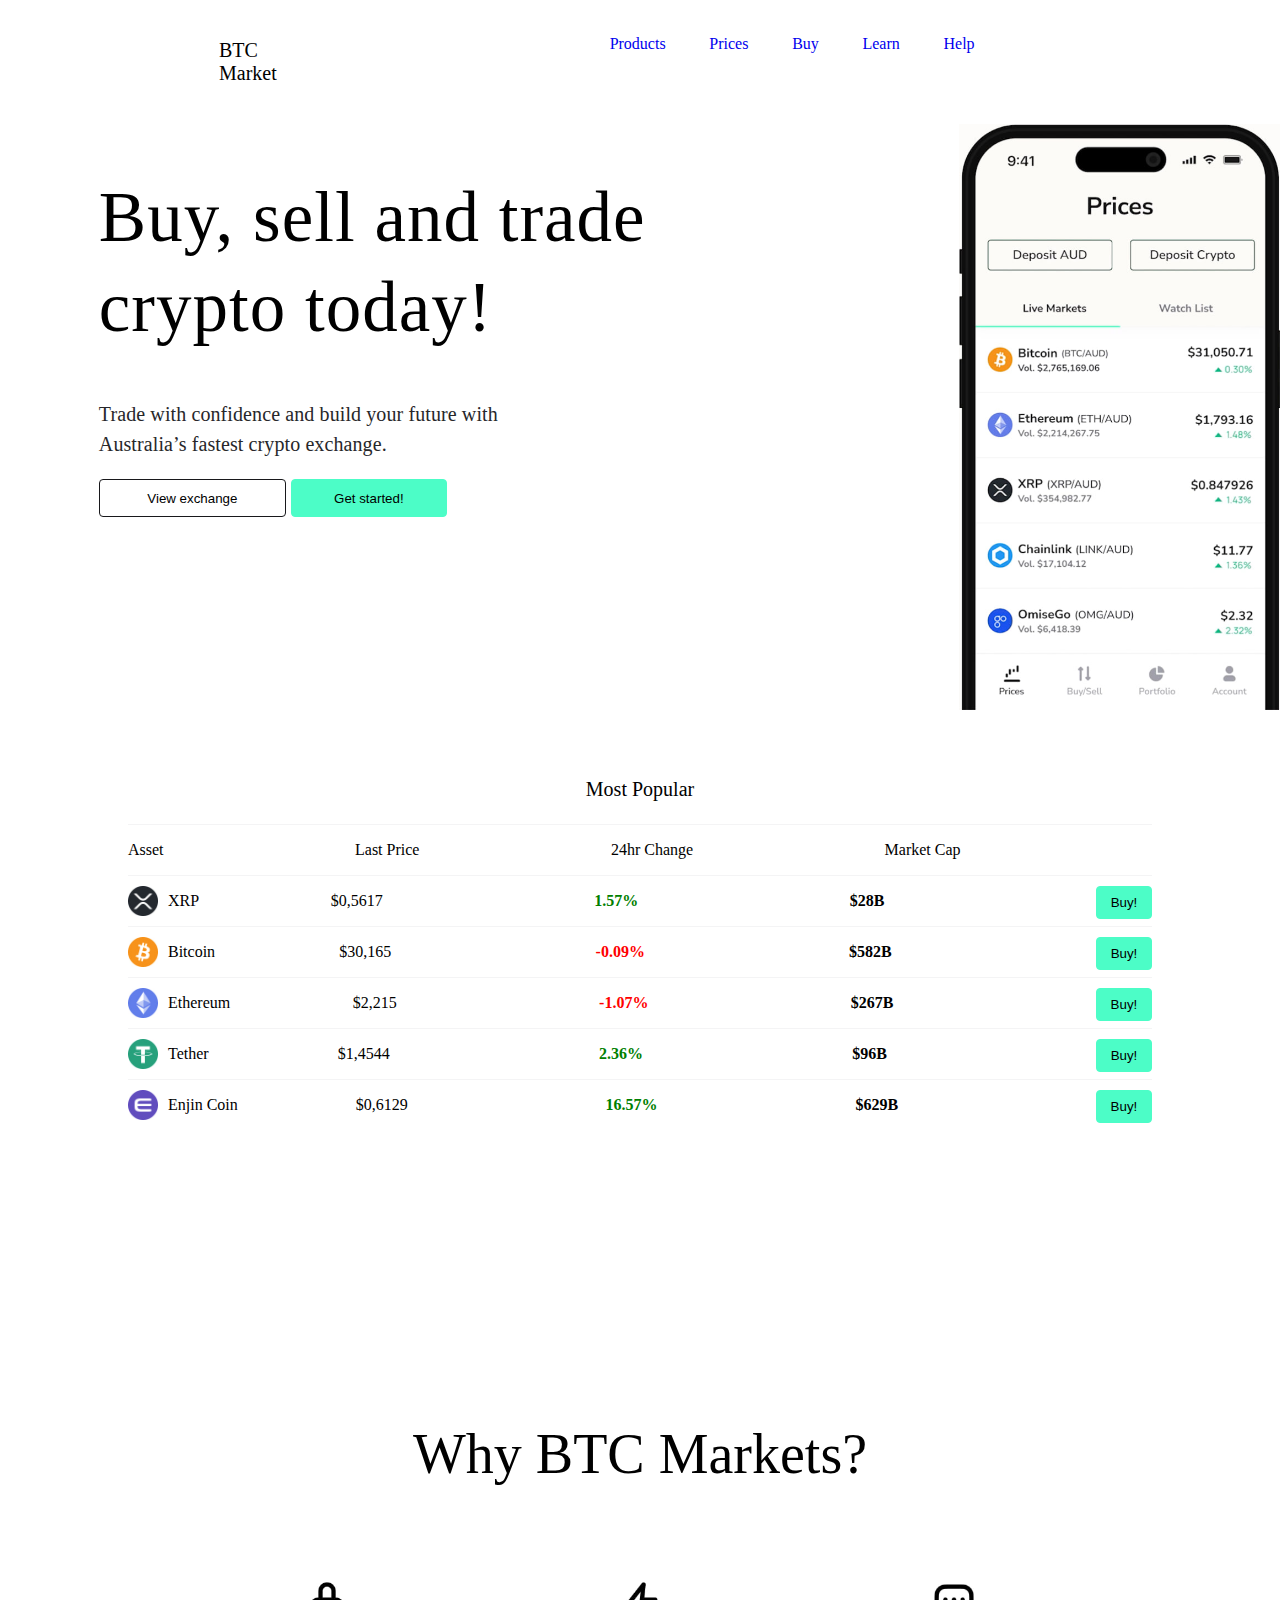
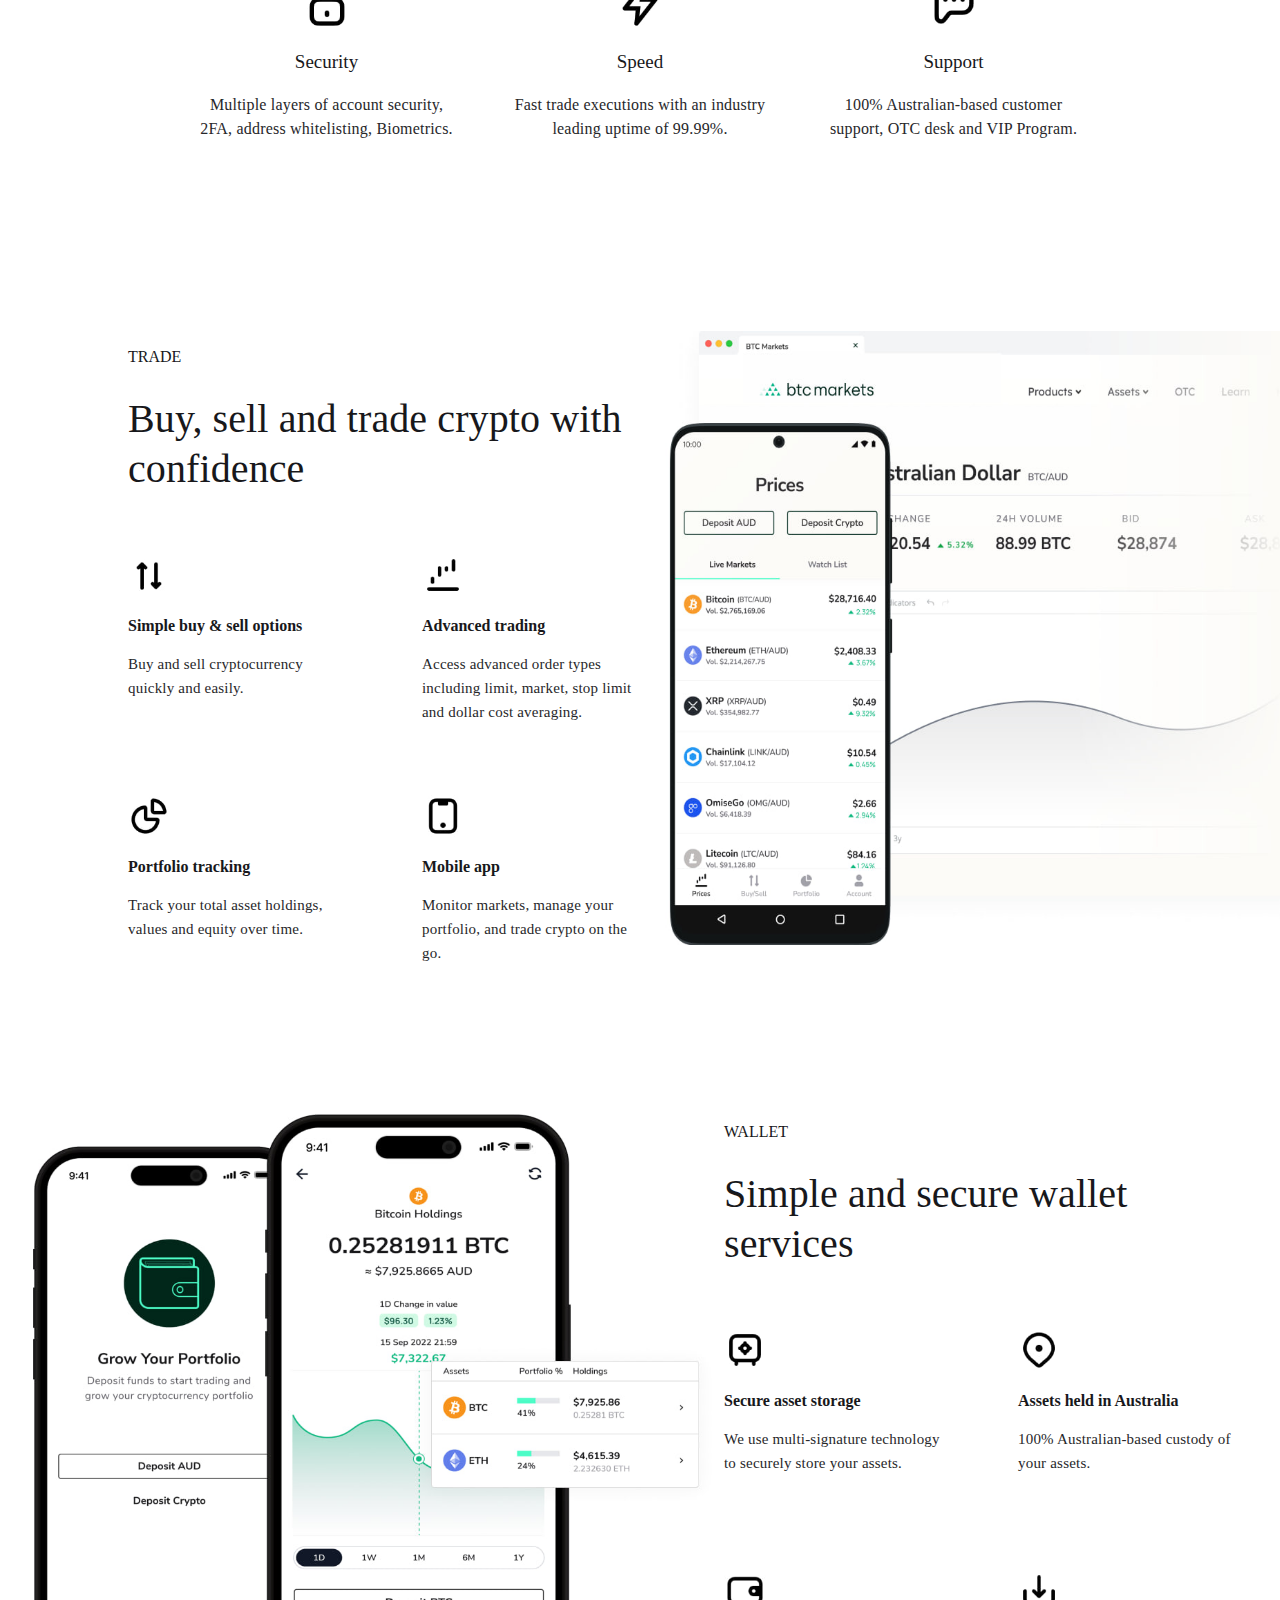
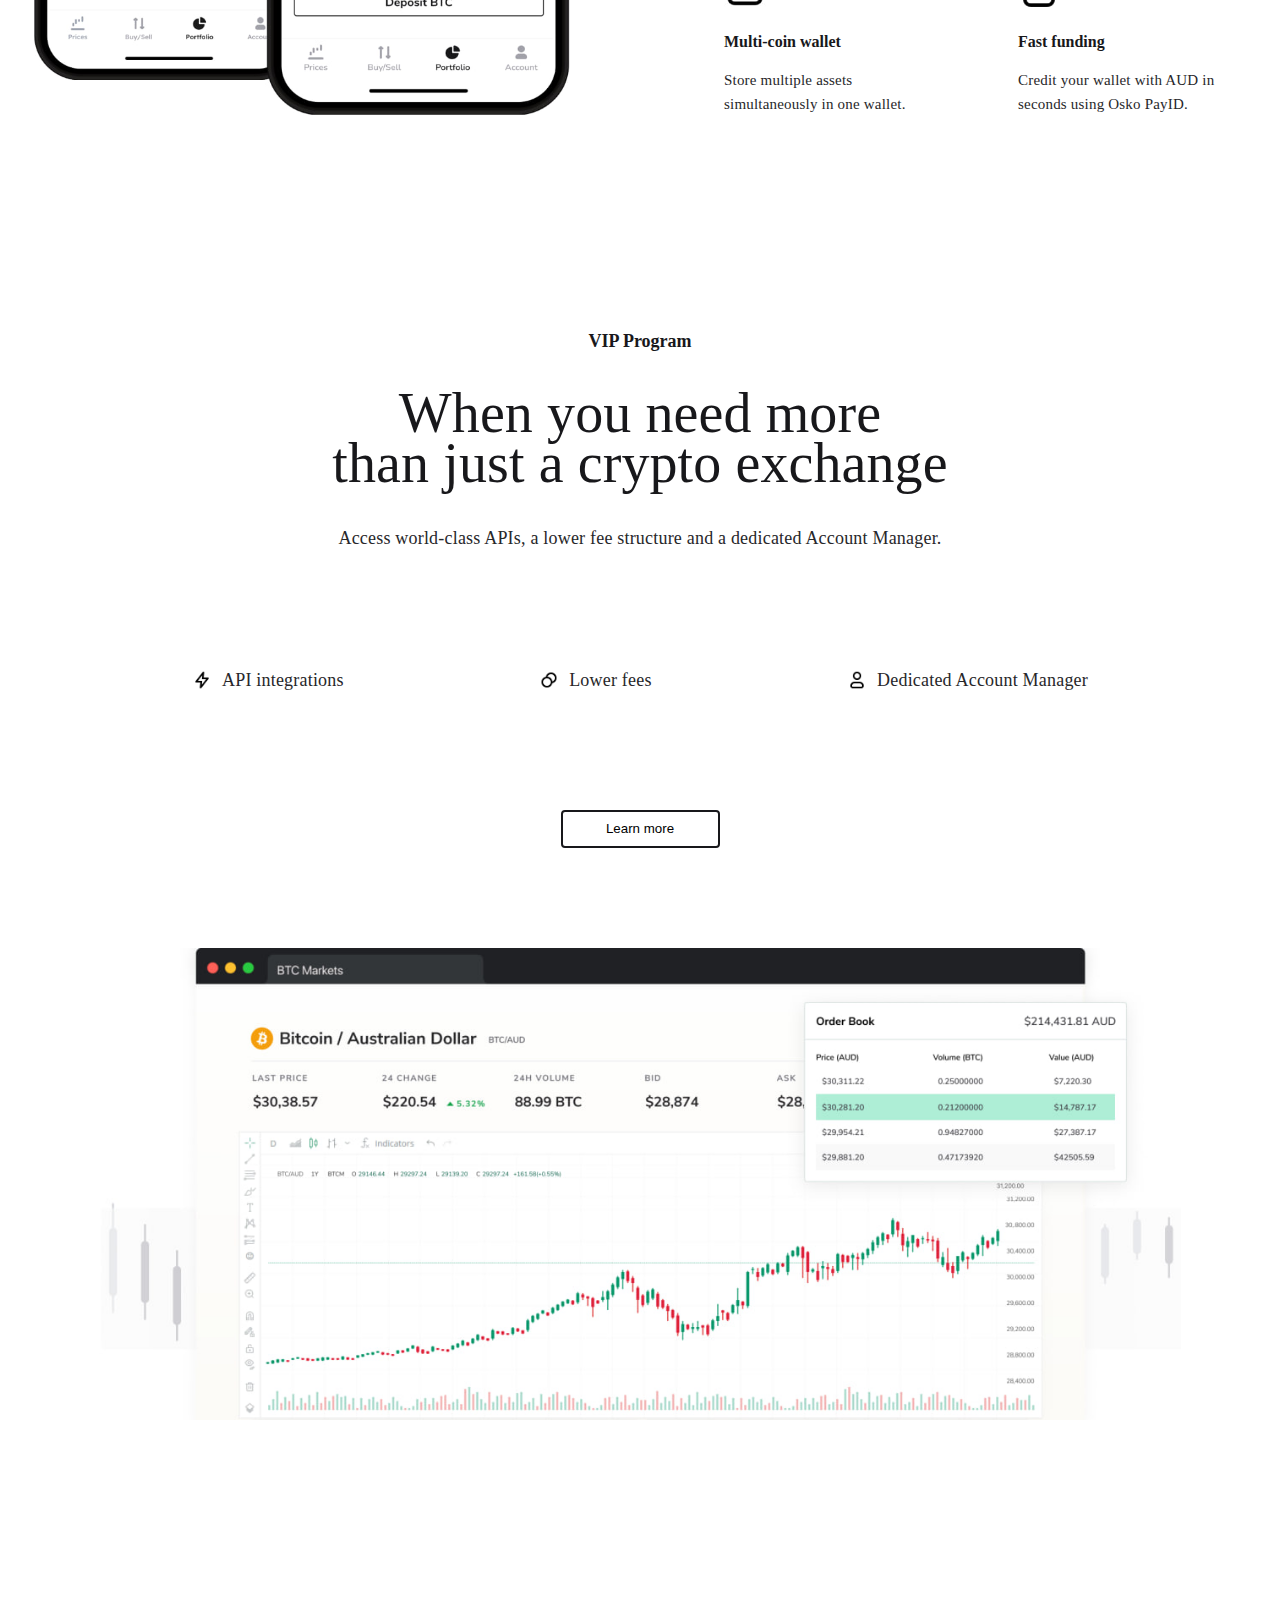
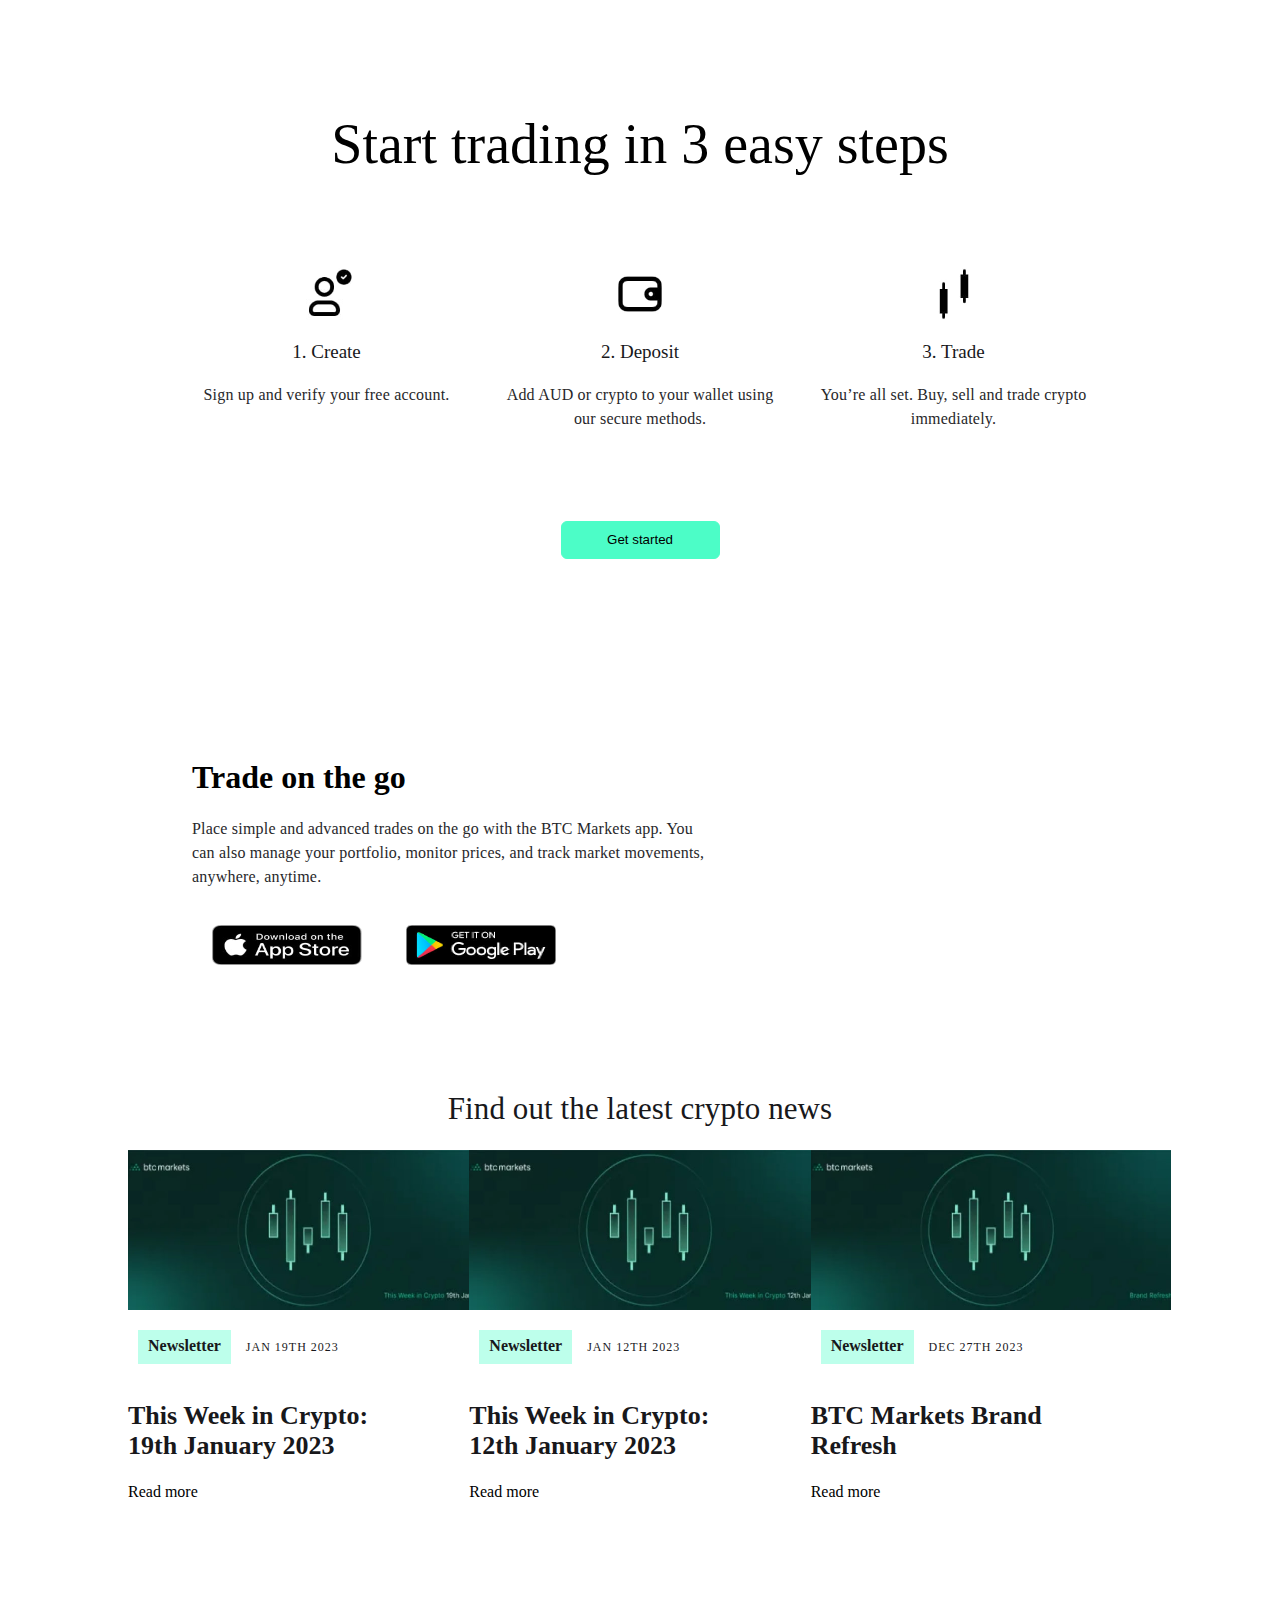
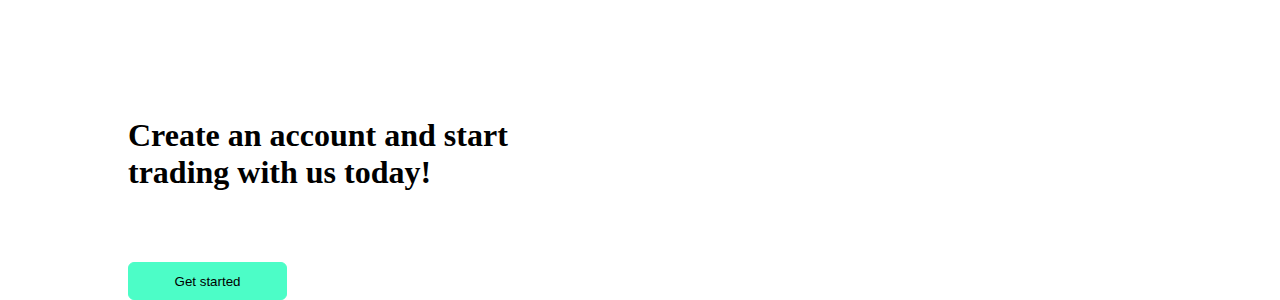
==== index.html @ 719ccb80 "first commit" ====
<!doctype html>
<html lang="en">
<head>
    <meta charset="UTF-8">
    <meta name="viewport"
          content="width=device-width, user-scalable=no, initial-scale=1.0, maximum-scale=1.0, minimum-scale=1.0">
    <meta http-equiv="X-UA-Compatible" content="ie=edge">
    <title>Document</title>
    <link rel="stylesheet" href="style.css">
</head>
<body>

<header class="header">

    <p class="header__name">BTC Market</p>

    <nav class="header__nav">
        <ul class="text__header">
            <li class="text__li"><a href="#Products">Products</a></li>
            <li class="text__li"><a href="#Prices">Prices</a></li>
            <li class="text__li"><a href="#Buy">Buy</a></li>
            <li class="text__li"><a href="#Learn">Learn</a></li>
            <li class="text__li"><a href="#Help">Help</a></li>
        </ul>
    </nav>

    <div class="header__buttons">
        <button class="header__btn">Log in</button>
        <button class="header__btn2">Sing up</button>
    </div>
</header>

<main class="main">
    <div class="container">
        <div class="product__text">
            <h1 class="product__h1" href="#Products">
                Buy, sell and trade crypto today!
            </h1>

            <p class="product__p">
                Trade with confidence and build your future with Australia’s fastest crypto exchange.
            </p>
            <div class="product__btns">
                <button class="btn__start">Get started!</button>
                <button class="btn__view">View exchange</button>
            </div>
        </div>
        <div class="product__img">
            <img class="mainPhone" src="./img/mainPhone.jpg" alt="">

        </div>

    </div>


    <div class="prices">
        <div class="prices__title">
            <p class="prices__p">
                Most Popular
            </p>
        </div>
        <div class="prices__names">
            <p class="names__p">Asset</p>
            <p class="names__p">Last Price</p>
            <p class="names__p">24hr Change</p>
            <p class="names__p">Market Cap</p>
            <p class="names__p">     </p>
        </div>

        <div class="prices__info">
            <div class="names__price">
                <img src="./img/XRP.jpg" alt="" class="prices__img">
                <p class="names__p">XRP</p>
            </div>

            <p class="names__lastPrice">$0,5617</p>
            <p class="names__colorG">1.57%</p>
            <p class="names__Cap">$28B</p>
            <button class="prices__button">Buy!</button>
        </div>

        <div class="prices__info">
            <div class="names__price">
                <img src="./img/BTC.jpg" alt="" class="prices__img">
                <p class="names__p">Bitcoin</p>
            </div>
            <p class="names__lastPrice">$30,165</p>
            <p class="names__colorR">-0.09%</p>
            <p class="names__Cap">$582B</p>
            <button class="prices__button">Buy!</button>
        </div>

        <div class="prices__info">
            <div class="names__price">
                <img src="./img/ETH.jpg" alt="" class="prices__img">
                <p class="names__p">Ethereum</p>
            </div>
            <p class="names__lastPrice">$2,215</p>
            <p class="names__colorR">-1.07%</p>
            <p class="names__Cap">$267B</p>
            <button class="prices__button">Buy!</button>
        </div>

        <div class="prices__info">
            <div class="names__price">
                <img src="./img/THR.jpg" alt="" class="prices__img">
                <p class="names__p">Tether</p>
            </div>
            <p class="names__lastPrice">$1,4544</p>
            <p class="names__colorG">2.36%</p>
            <p class="names__Cap">$96B</p>
            <button class="prices__button">Buy!</button>
        </div>

        <div class="prices__info">
            <div class="names__price">
                <img src="./img/EEE.jpg" alt="" class="prices__img">
                <p class="names__p">Enjin Coin</p>
            </div>
            <p class="names__lastPrice">$0,6129</p>
            <p class="names__colorG">16.57%</p>
            <p class="names__Cap">$629B</p>
            <button class="prices__button">Buy!</button>
        </div>
    </div>


    <div class="whyWeAre">
        <h1 class="why__h1">Why BTC Markets?</h1>
        <div class="why__contant">
            <div class="why__card">
                <img class="why__img" src="./img/zam.jpg" alt="">
                <h3 class="why__h3">Security</h3>
                <p class="why__p">Multiple layers of account security, 2FA, address whitelisting, Biometrics.</p>
            </div>
            <div class="why__card">
                <img class="why__img" src="./img/mol.jpg" alt="">
                <h3 class="why__h3">Speed</h3>
                <p class="why__p">Fast trade executions with an industry leading uptime of 99.99%.</p>
            </div>
            <div class="why__card">
                <img class="why__img" src="./img/mess.jpg" alt="">
                <h3 class="why__h3">Support</h3>
                <p class="why__p">100% Australian-based customer support, OTC desk and VIP Program.</p>
            </div>
        </div>
    </div>


    <div class="trade__container">
        <div class="trade__right">
            <p class="trade__item">Trade</p>
            <h1 class="trade__h1">Buy, sell and trade crypto with confidence</h1>
            <div class="trade__content">
                <div class="trade__block">
                    <img src="./img/block1.jpg" alt="" class="trade__block__img">
                    <p class="trade__p1">Simple buy & sell options</p>
                    <p class="trade__p2">Buy and sell cryptocurrency quickly and easily.</p>
                </div>
                <div class="trade__block">
                    <img src="./img/block2.jpg" alt="" class="trade__block__img">
                    <p class="trade__p1">Advanced trading</p>
                    <p class="trade__p2">Access advanced order types including limit, market, stop limit and dollar cost averaging.</p>
                </div>
            </div>
            <div class="trade__content2">
                <div class="trade__block">
                    <img src="./img/block3.jpg" alt="" class="trade__block__img">
                    <p class="trade__p1">Portfolio tracking</p>
                    <p class="trade__p2">Track your total asset holdings, values and equity over time.</p>
                </div>
                <div class="trade__block">
                    <img src="./img/block4.jpg" alt="" class="trade__block__img">
                    <p class="trade__p1">Mobile app</p>
                    <p class="trade__p2">Monitor markets, manage your portfolio, and trade crypto on the go.</p>
                </div>
            </div>
        </div>
        <div class="trade__left">
            <img src="./img/tradeimg.jpg" alt="" class="trade__img">
        </div>
    </div>


    <div class="wallet__container">

        <div class="wallet__right">
            <img src="./img/walletimg.jpg" alt="" class="wallet__img">
        </div>
        <div class="wallet__left">
            <p class="wallet__item">Wallet</p>
            <h1 class="wallet__h1">Simple and secure wallet services</h1>
            <div class="wallet__content">
                <div class="wallet__block">
                    <img src="./img/wallet1.jpg" alt="" class="wallet__block__img">
                    <p class="wallet__p1">Secure asset storage</p>
                    <p class="wallet__p2">We use multi-signature technology to securely store your assets.</p>
                </div>
                <div class="wallet__block">
                    <img src="./img/wallet2.jpg" alt="" class="wallet__block__img">
                    <p class="wallet__p1">Assets held in Australia</p>
                    <p class="wallet__p2">100% Australian-based custody of your assets.</p>
                </div>
            </div>
            <div class="wallet__content2">
                <div class="wallet__block">
                    <img src="./img/wallet3.jpg" alt="" class="wallet__block__img">
                    <p class="wallet__p1">Multi-coin wallet</p>
                    <p class="wallet__p2">Store multiple assets simultaneously in one wallet.</p>
                </div>
                <div class="wallet__block">
                    <img src="./img/wallet4.jpg" alt="" class="wallet__block__img">
                    <p class="wallet__p1">Fast funding</p>
                    <p class="wallet__p2">Credit your wallet with AUD in seconds using Osko PayID.</p>
                </div>
            </div>
        </div>
    </div>

    <div class="vip__container">
        <p class="vip__p">VIP Program</p>
        <h1 class="vip__h1">When you need more <br> than just a crypto exchange</h1>

        <p class="vip__2p">Access world-class APIs, a lower fee structure and a dedicated Account Manager.</p>

        <div class="vip__item">
            <div class="item__content">
                <img src="./img/vip1.jpg" alt="" class="vip__img">
                <p class="vip__2p">API integrations</p>
            </div>
            <div class="item__content">
                <img src="./img/vip2.jpg" alt="" class="vip__img">
                <p class="vip__2p">Lower fees</p>
            </div>
            <div class="item__content">
                <img src="./img/vip3.jpg" alt="" class="vip__img">
                <p class="vip__2p">Dedicated Account Manager</p>
            </div>
        </div>
        <div class="btn">
            <button class="vip__btn">Learn more</button>
        </div>

        <img src="./img/vipimg.jpg" alt="" class="vip__mainimg">

    </div>


    <div class="start">
        <h1 class="start__h1">Start trading in 3 easy steps</h1>
        <div class="start__contant">
            <div class="start__card">
                <img class="start__img" src="./img/start1.jpg" alt="">
                <h3 class="start__h3">1. Create</h3>
                <p class="start__p">Sign up and verify your free account.</p>
            </div>
            <div class="start__card">
                <img class="start__img" src="./img/start2.jpg" alt="">
                <h3 class="start__h3">2. Deposit</h3>
                <p class="start__p">Add AUD or crypto to your wallet using our secure methods.</p>
            </div>
            <div class="start__card">
                <img class="start__img" src="./img/start3.jpg" alt="">
                <h3 class="start__h3">3. Trade</h3>
                <p class="start__p">You’re all set. Buy, sell and trade crypto immediately.</p>
            </div>
        </div>
        <div class="start_btn">
            <button class="start__btn">Get started</button>
        </div>
    </div>

    <div class="tradeon">
        <h1 class="tradeon__h1">Trade on the go</h1>
        <p class="tradeon__p">Place simple and advanced trades on the go with the BTC Markets app.
            You can also manage your portfolio, monitor prices, and track market movements, anywhere, anytime.</p>
        <div class="tradeon__for__img">
            <img src="./img/apple.jpg" alt="" class="tradeon__img">
            <img src="./img/google1.jpg" alt="" class="tradeon__img">
        </div>

    </div>

    <div class="findout">
        <h1 class="findout__h1">Find out the latest crypto news</h1>
        <div class="findout__container">
            <div class="findout__block">
                <img src="./img/findout1.jpg" alt="" class="findout__img">
                <div class="findout__info">
                    <p class="findout__letter">Newsletter</p>
                    <p class="findout__date">JAN 19TH 2023</p>
                </div>
                <h2 class="findout__h2">This Week in Crypto: <br>19th January 2023</h2>
                <p class="findout__read">Read more</p>
            </div>
            <div class="findout__block">
                <img src="./img/findout2.jpg" alt="" class="findout__img">
                <div class="findout__info">
                    <p class="findout__letter">Newsletter</p>
                    <p class="findout__date">JAN 12TH 2023</p>
                </div>
                <h2 class="findout__h2">This Week in Crypto: <br>12th January 2023</h2>
                <p class="findout__read">Read more</p>
            </div>
            <div class="findout__block">
                <img src="./img/findout3.jpg" alt="" class="findout__img">
                <div class="findout__info">
                    <p class="findout__letter">Newsletter</p>
                    <p class="findout__date">DEC 27TH 2023</p>
                </div>
                <h2 class="findout__h2">BTC Markets Brand <br>Refresh</h2>
                <p class="findout__read">Read more</p>
            </div>
        </div>
    </div>

<div class="last">
    <h1 class="tradeon__h1">Create an account and start <br>trading with us today!</h1>

        <button class="last__btn">Get started</button>

</div>


</main>

<footer class="footer">

</footer>
<script src="script.js"></script>
</body>
</html>
---- style.css ----
body {
    margin: 0;
    padding: 0;
}


.header {
    background: white;
    display: flex;
    margin-left: 200px;
}

.header__name {
    padding: 19px;
    font-size: 20px;
    justify-content: flex-start;
}

.text__header {
    display: flex;
    width: 403px;
    justify-content: space-between;
    margin-left: 250px;

}

.text__header a {
    text-decoration: none;
}

.text__li {
    color: black;
    font-size: 16px;
    padding: 19px;
    list-style-type: none;
}

.header__buttons {
    display: flex;
    width: 403px;
    margin: auto;
    padding: 19px;
}

.header__btn {
    box-sizing: border-box;
background-color: white;
    position: absolute;
    width: 71px;
    height: 33px;
    left: 1280px;
    top: 32px;

    border: 1px solid black;
    border-radius: 4px;
}


.header__btn2 {
    box-sizing: border-box;

    position: absolute;
    width: 79px;
    height: 33px;
    left: 1360px;
    top: 32px;

    background: #4CFDC7;
    border: 1px solid #4CFDC7;
    border-radius: 4px;
}

.container {
    display: flex;

}

.product__text {

}

.product__img {
    justify-items: center;
}

.mainPhone {
    width: 323px;
    height: 586px;
    margin-left: 300px;

}

.product__h1 {
    width: 659px;
    height: 180px;
    margin-left: 15%;

    font-family: 'Lexend';
    font-style: normal;
    font-weight: 400;
    font-size: 71px;
    line-height: 90px;
    /* or 127% */

    letter-spacing: 1px;

    color: #000000;
}

.product__p {
    width: 461px;
    height: 60px;
    margin-left: 15%;

    font-family: 'Lexend';
    font-style: normal;
    font-weight: 400;
    font-size: 20px;
    line-height: 30px;
    /* or 150% */

    letter-spacing: 0.1px;

    color: #27272A;
}

.btn__start {
    box-sizing: border-box;

    position: absolute;
    width: 156px;
    height: 38px;
    margin-left: 15%;



    background: #4CFDC7;
    border: 1px solid #4CFDC7;
    border-radius: 4px;
}

.btn__view {
    box-sizing: border-box;
    background: white;

    position: absolute;
    width: 187px;
    height: 38px;

    border: 1px solid #18181B;
    border-radius: 4px;
}

.product__btns {
    margin-left: 15%;
}

.prices {
    margin-top: 60px;
}

.prices__title {
    text-align: center;
    font-family: 'Lexend';
    font-style: normal;
    font-weight: 400;
    font-size: 20px;
    line-height: 30px;
}

.prices__names {
    display: flex;
    margin-left: 10%;
    margin-right: 10%;
    justify-content: space-between;
    border-top: 1px solid #F4F4F5;
}

.prices__info {
    display: flex;
    margin-left: 10%;
    margin-right: 10%;
    justify-content: space-between;
    border-top: 1px solid #F4F4F5;
}

.names__price {
    display: flex;
}

.prices__img {
    width: 30px;
    height: 30px;
    margin-top: 10px;
    margin-right: 10px;
}

.names__Cap {
    font-weight: bold;

}

.names__colorG {
    font-weight: bold;
    color: green;
}

.names__colorR {
    font-weight: bold;
    color: red;

}

.names__lastPrice {
    margin-left: -80px;
}

.prices__button {
    box-sizing: border-box;
    width: 56px;
    height: 33px;
    background: #4CFDC7;
    border: 1px solid #4CFDC7;
    border-radius: 4px;
    margin-top: 10px;
}


.whyWeAre {
    margin-top: 300px;
}
.why__h1 {
    text-align: center;
    font-family: 'Lexend';
    font-style: normal;
    font-weight: 400;
    font-size: 56px;
    line-height: 48px;
}

.why__contant {
    display: flex;
    justify-content: space-between;
    margin-left: 15%;
    margin-right: 15%;
    margin-top: 100px;
}

.why__img {
    width: 52px;
    height: 52px;
    display: block;
    margin: auto;
}

.why__h3 {
    text-align: center;
    font-family: 'Lexend';
    font-style: normal;
    font-weight: 400;
    font-size: 19px;
    line-height: 25px;
    color: #18181B;
}

.why__p {
    width: 269px;
    height: 72px;
    font-family: 'Lexend';
    font-style: normal;
    font-weight: 400;
    font-size: 16px;
    line-height: 24px;
    text-align: center;
    letter-spacing: 0.2px;
    color: #27272A;
}


.trade__container {
    margin-top: 150px;
    display: flex;
    justify-content: space-between;
    margin-left: 10%;
}


.trade__img {
    width: 724px;
    height: 614px;
}

.trade__item {
    width: 54px;
    height: 20px;
    font-family: 'Lexend';
    font-style: normal;
    font-weight: 400;
    font-size: 16px;
    line-height: 20px;
    text-transform: uppercase;

    color: #18181B;
}

.trade__h1 {
    width: 510px;
    height: 100px;
    font-family: 'Lexend';
    font-style: normal;
    font-weight: 400;
    font-size: 40px;
    line-height: 50px;
    letter-spacing: 0.1px;
    color: #18181B;
}

.trade__content {
    display: flex;
    justify-content: space-between;
    margin-top: 60px;
}

.trade__content2 {
    display: flex;
    justify-content: space-between;
    margin-top: 80px;
}

.trade__block__img {
    width: 42px;
    height: 42px;
}

.trade__p1 {
    width: 204px;
    height: 20px;
    font-family: 'Lexend';
    font-style: normal;
    font-weight: bold;
    font-size: 16px;
    line-height: 20px;
    color: #18181B;
}

.trade__p2 {
    width: 216px;
    height: 48px;
    font-family: 'Lexend';
    font-style: normal;
    font-weight: 500;
    font-size: 15px;
    line-height: 24px;
    letter-spacing: 0.2px;
    color: #27272A;
}


.wallet__container {
    margin-top: 150px;
    display: flex;
    justify-content: space-between;
    margin-right: 10%;
}


.wallet__img {
    width: 724px;
    height: 614px;
}

.wallet__item {
    width: 54px;
    height: 20px;
    font-family: 'Lexend';
    font-style: normal;
    font-weight: 400;
    font-size: 16px;
    line-height: 20px;
    text-transform: uppercase;

    color: #18181B;
}

.wallet__h1 {
    width: 510px;
    height: 100px;
    font-family: 'Lexend';
    font-style: normal;
    font-weight: 400;
    font-size: 40px;
    line-height: 50px;
    letter-spacing: 0.1px;
    color: #18181B;
}

.wallet__content {
    display: flex;
    justify-content: space-between;
    margin-top: 60px;
}

.wallet__content2 {
    display: flex;
    justify-content: space-between;
    margin-top: 80px;
}

.wallet__block__img {
    width: 42px;
    height: 42px;
}

.wallet__p1 {
    width: 204px;
    height: 20px;
    font-family: 'Lexend';
    font-style: normal;
    font-weight: bold;
    font-size: 16px;
    line-height: 20px;
    color: #18181B;
}

.wallet__p2 {
    width: 216px;
    height: 48px;
    font-family: 'Lexend';
    font-style: normal;
    font-weight: 500;
    font-size: 15px;
    line-height: 24px;
    letter-spacing: 0.2px;
    color: #27272A;
}

.vip__container {
    margin-top: 200px;

}

.vip__p {
    text-align: center;
    font-family: 'Lexend';
    font-style: normal;
    font-weight: bold;
    font-size: 18px;
    line-height: 20px;
    color: #18181B;
}

.vip__h1 {
    font-family: 'Lexend';
    font-style: normal;
    font-weight: 400;
    font-size: 56px;
    line-height: 50px;
    text-align: center;
    letter-spacing: 0.1px;
    color: #18181B;
}

.vip__2p {
    font-family: 'Lexend';
    font-style: normal;
    font-weight: 400;
    font-size: 18px;
    line-height: 24px;
    text-align: center;
    letter-spacing: 0.2px;
    color: #27272A;
}

.vip__item {
    display: flex;
    margin-left: 15%;
    margin-right: 15%;
    justify-content: space-between;
    margin-top: 100px;
}

.item__content {
    display: flex;
}

.vip__img {
    width: 20px;
    height: 20px;
    margin-top: 20px;
    margin-right: 10px
}

.btn {
    margin-top: 100px;
    margin-bottom: 100px;
}

.vip__btn {
    box-sizing: border-box;

    width: 159px;
    height: 38px;
    background: white;
    border: 2px solid #18181B;
    border-radius: 4px;
    display: block;
    margin: auto;
}

.vip__mainimg {
    width: 1082px;
    height: 472px;;

    background: url(.png);
    border-radius: 0px;
    display: block;
    margin: auto;
}


.start {
    margin-top: 300px;
}
.start__h1 {
    text-align: center;
    font-family: 'Lexend';
    font-style: normal;
    font-weight: 400;
    font-size: 56px;
    line-height: 48px;
}

.start__contant {
    display: flex;
    justify-content: space-between;
    margin-left: 15%;
    margin-right: 15%;
    margin-top: 100px;
}

.start__img {
    width: 52px;
    height: 52px;
    display: block;
    margin: auto;
}

.start__h3 {
    text-align: center;
    font-family: 'Lexend';
    font-style: normal;
    font-weight: 400;
    font-size: 19px;
    line-height: 25px;
    color: #18181B;
}

.start__p {
    width: 269px;
    height: 72px;
    font-family: 'Lexend';
    font-style: normal;
    font-weight: 400;
    font-size: 16px;
    line-height: 24px;
    text-align: center;
    letter-spacing: 0.2px;
    color: #27272A;
}

.start_btn {
    margin-top: 50px;
    margin-bottom: 50px;
}

.start__btn {
    box-sizing: border-box;
    width: 159px;
    height: 38px;
    border-radius: 4px;
    display: block;
    margin: auto;
    background: #4CFDC7;
    border: 1px solid #4CFDC7;
    border-radius: 6px;
}


.tradeon {
    margin-top: 200px;
    margin-left: 15%;
}

tradeon__for__img {
    display: none;
}

.tadeon__h1 {
    width: 369px;
    height: 48px;
    font-family: 'Lexend';
    font-style: normal;
    font-weight: 400;
    font-size: 46px;
    line-height: 48px;
    letter-spacing: 1px;
    color: #000000;
    padding: 20px;
}

.tradeon__p {
    width: 517px;
    height: 72px;
    font-family: 'Lexend';
    font-style: normal;
    font-weight: 400;
    font-size: 16px;
    line-height: 24px;
    letter-spacing: 0.2px;
    color: #27272A;
}

.tradeon__img {
    width: 150px;
    height: 40px;
    padding: 20px;
}


.findout {
    margin-top: 100px;
    margin-right: 10%;
    margin-left: 10%;
}

.findout__h1 {
    font-family: 'Lexend';
    font-style: normal;
    font-weight: 400;
    font-size: 31px;
    line-height: 40px;
    text-align: center;
    letter-spacing: 0.1px;
    color: #18181B;
}

.findout__container {
    display: flex;
}

.findout__block {
    width: 33.3333%;
}

.findout__img {
    width: 360px;
    height: 160px;
}

.findout__info {
    display: flex;
    margin-left: 10px;
}

.findout__letter {
    font-family: 'Lexend';
    font-style: normal;
    font-weight: bold;
    font-size: 16px;
    line-height: 12px;
    background-color: #BDFFEB;
    color: #18181B;
    padding: 10px;
}

.findout__date {
    font-family: 'Lexend';
    font-style: normal;
    font-weight: 400;
    font-size: 12px;
    line-height: 12px;
    letter-spacing: 1px;
    text-transform: uppercase;
    color: #18181B;
    padding: 15px;

}

.findout__h2 {
    font-family: 'Lexend';
    font-style: normal;
    font-weight: bold;
    font-size: 26px;
    line-height: 30px;
    color: #18181B;
}

.last {
    margin-top: 200px;
    margin-left: 10%;
}



.last__btn {
    box-sizing: border-box;
    width: 159px;
    height: 38px;
    border-radius: 4px;
    background: #4CFDC7;
    border: 1px solid #4CFDC7;
    border-radius: 6px;
    margin-top: 50px;
}
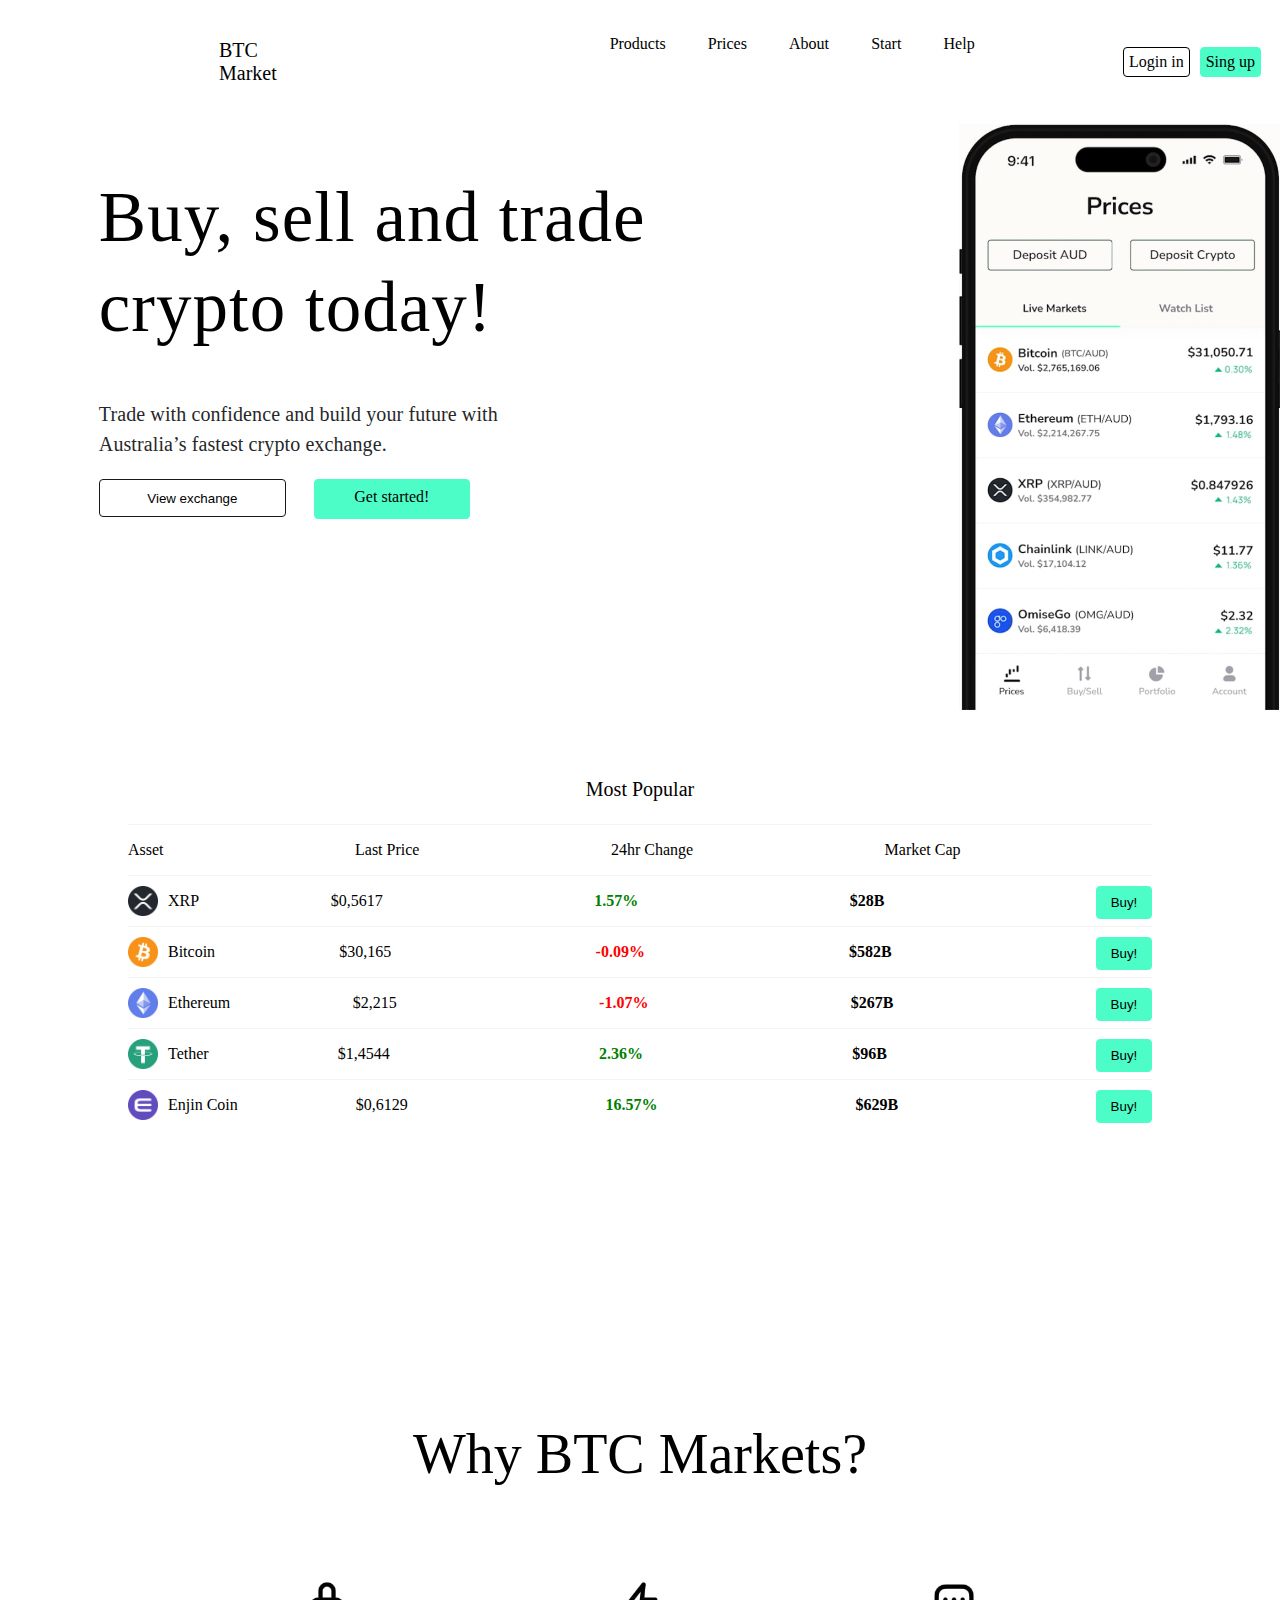
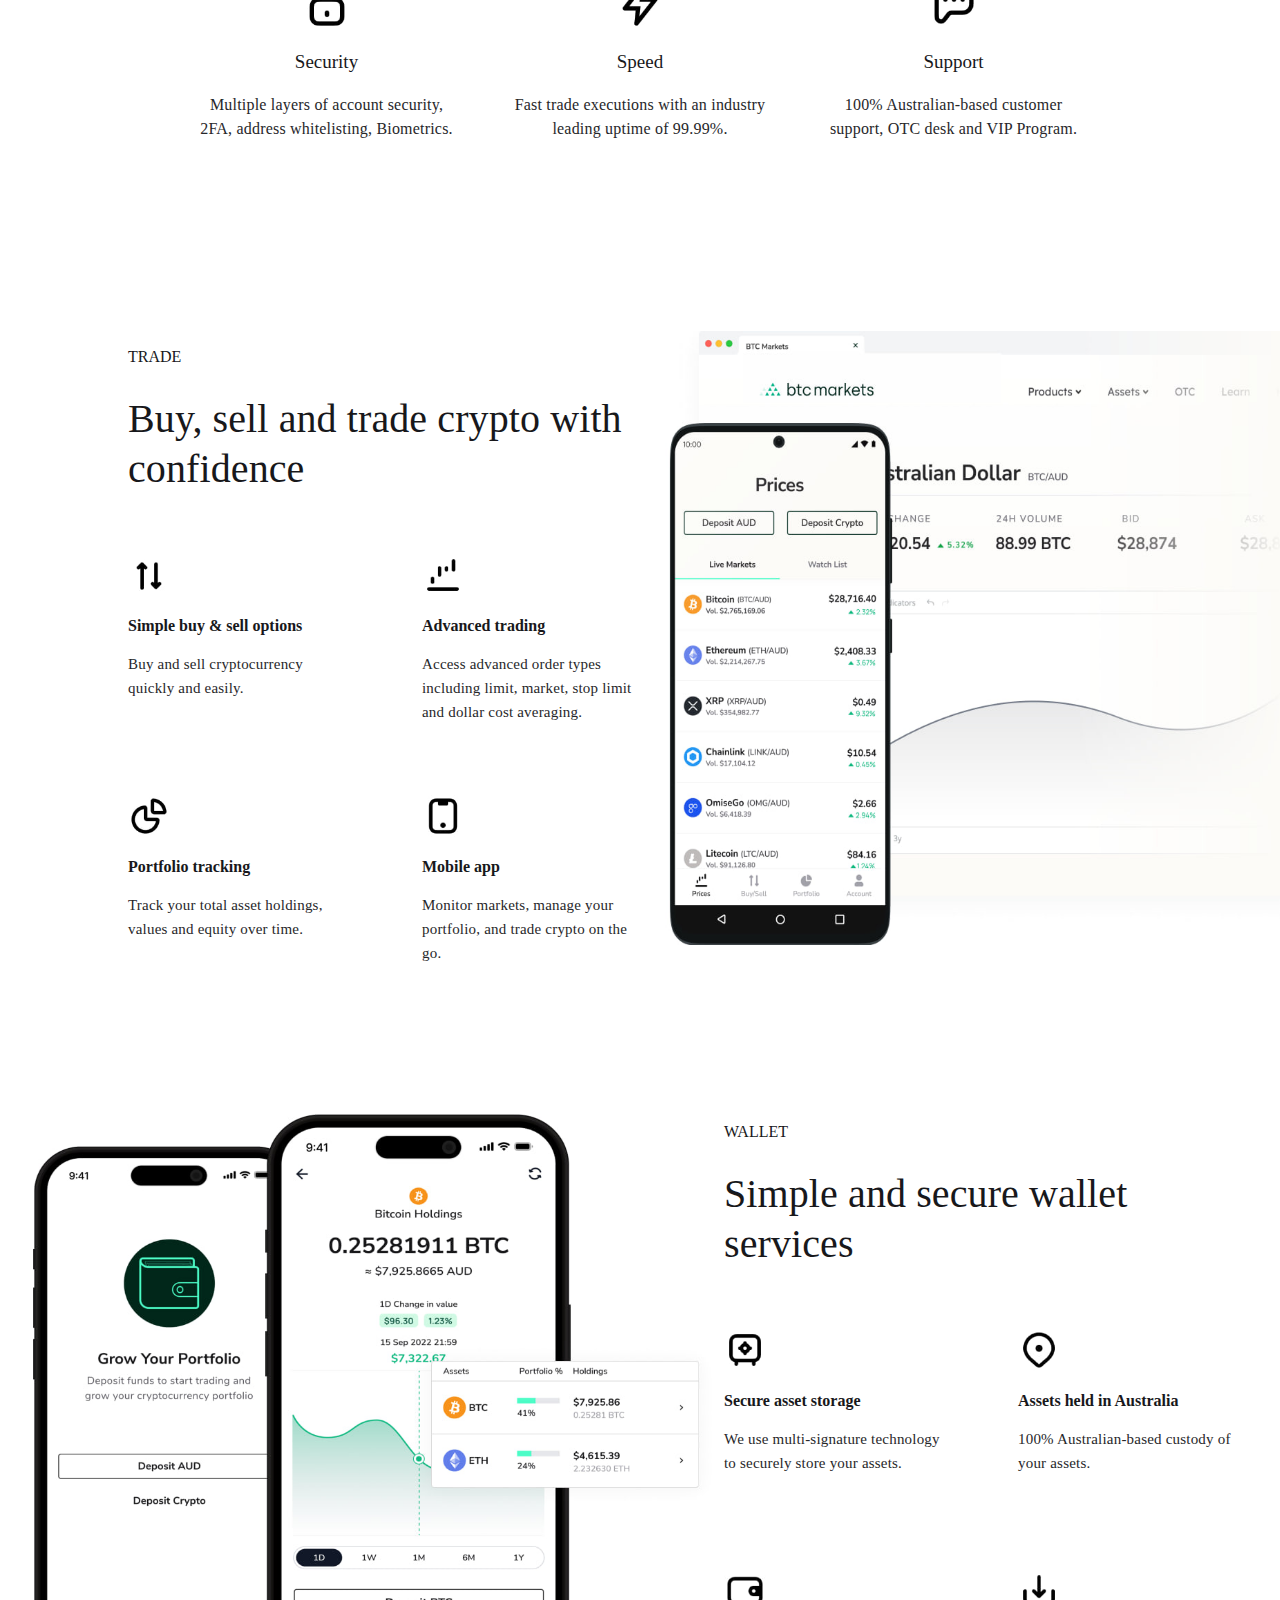
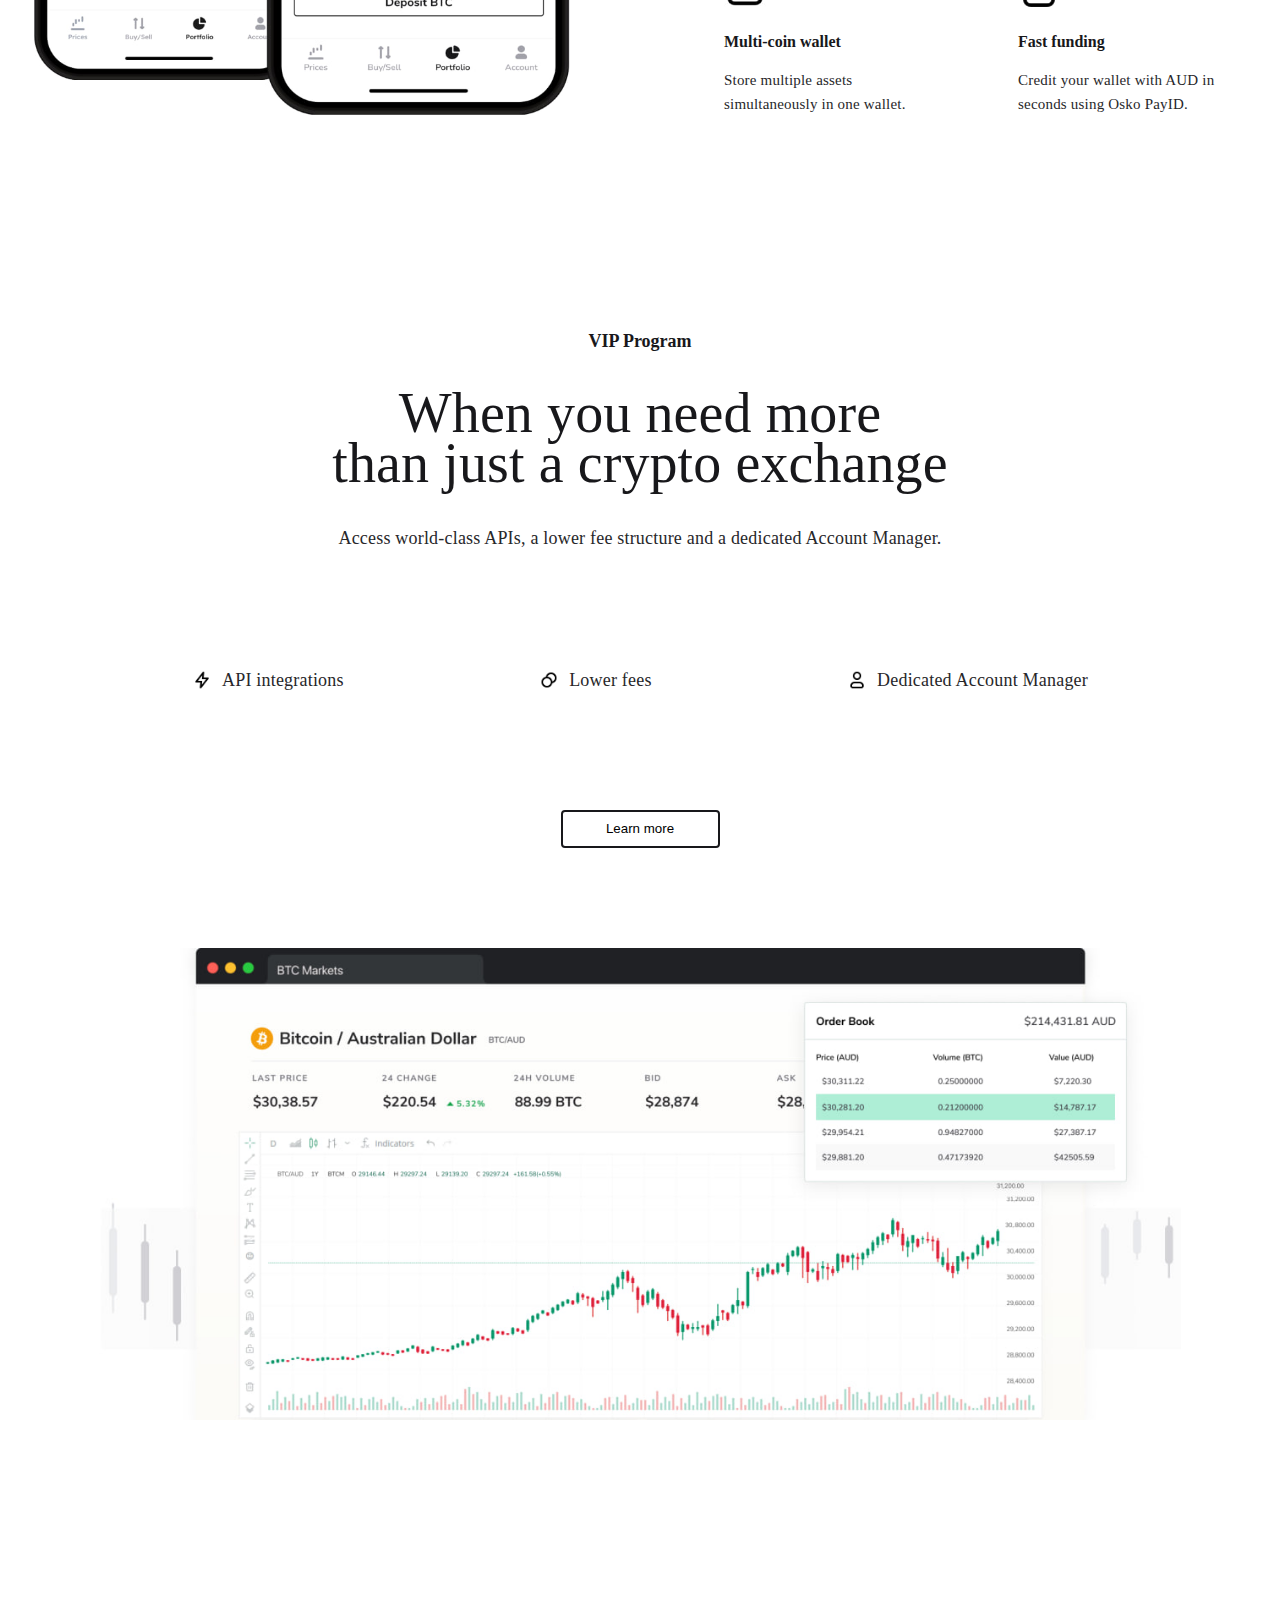
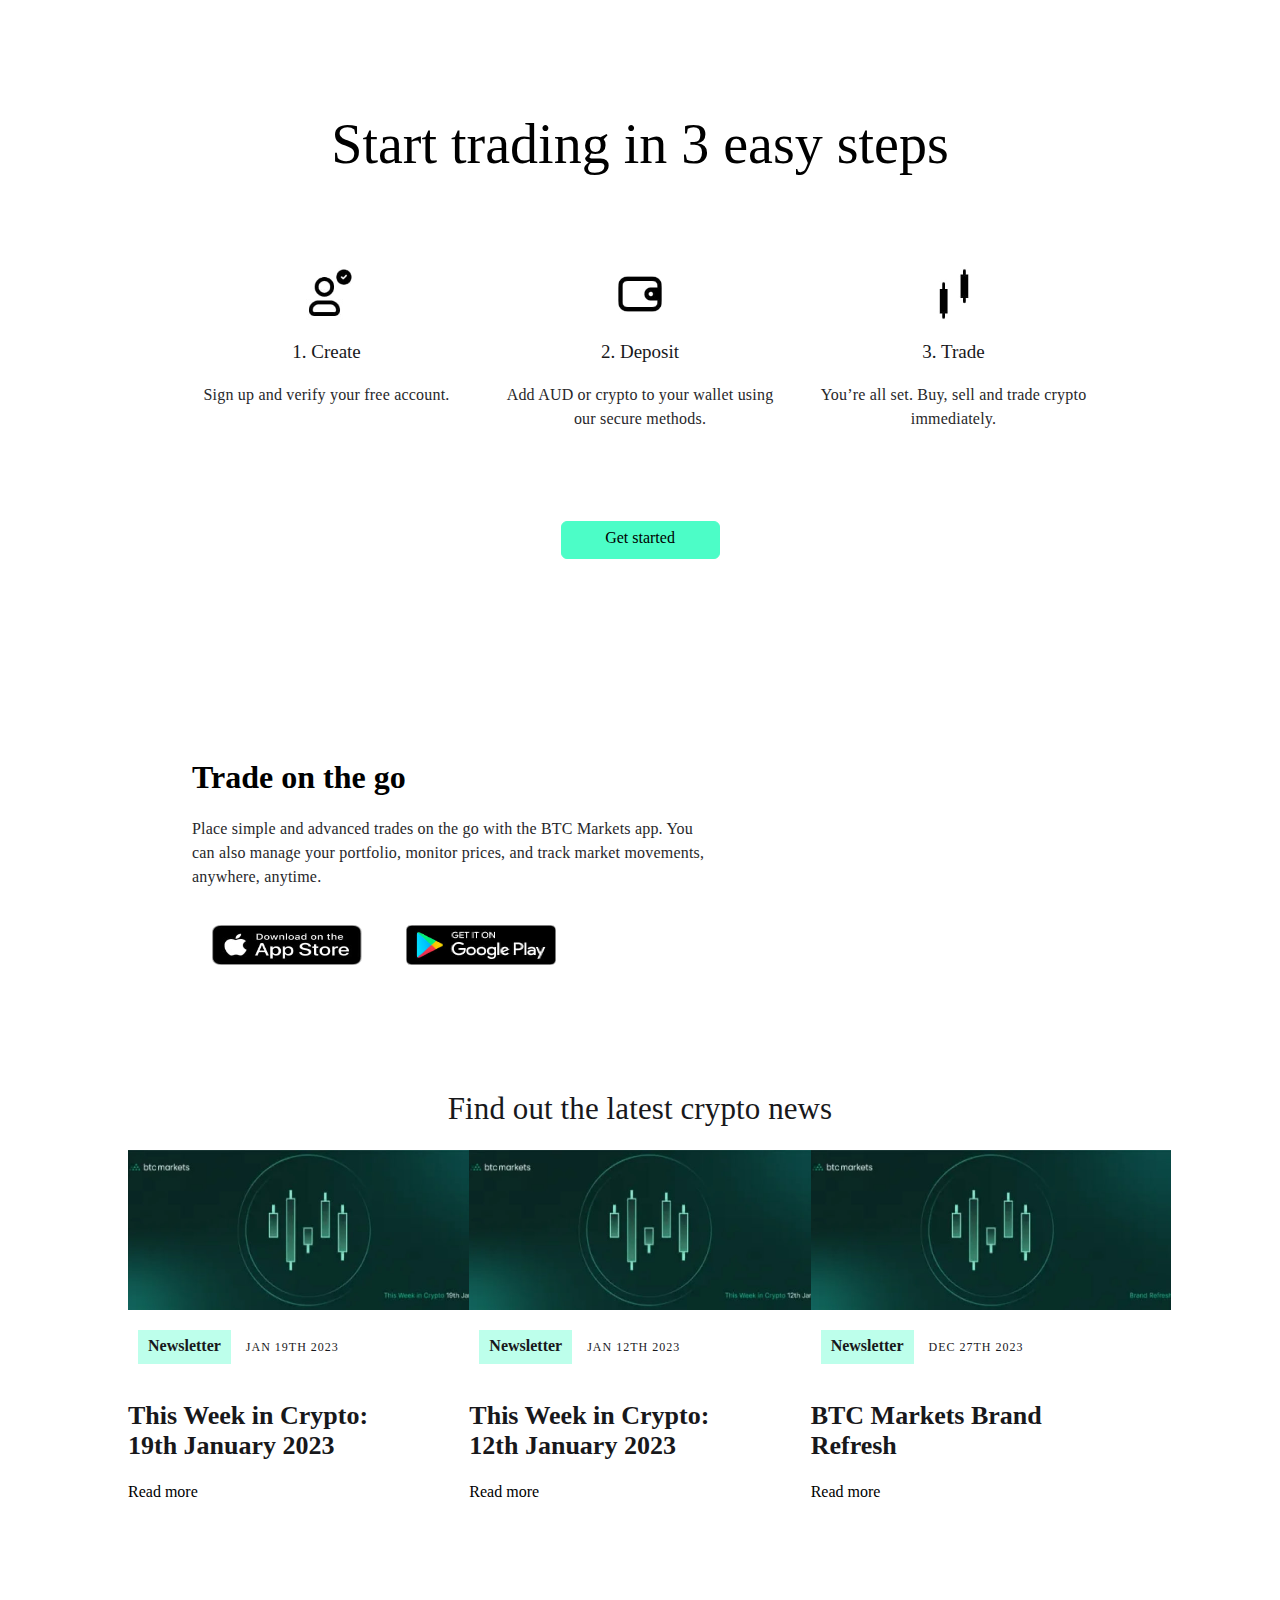
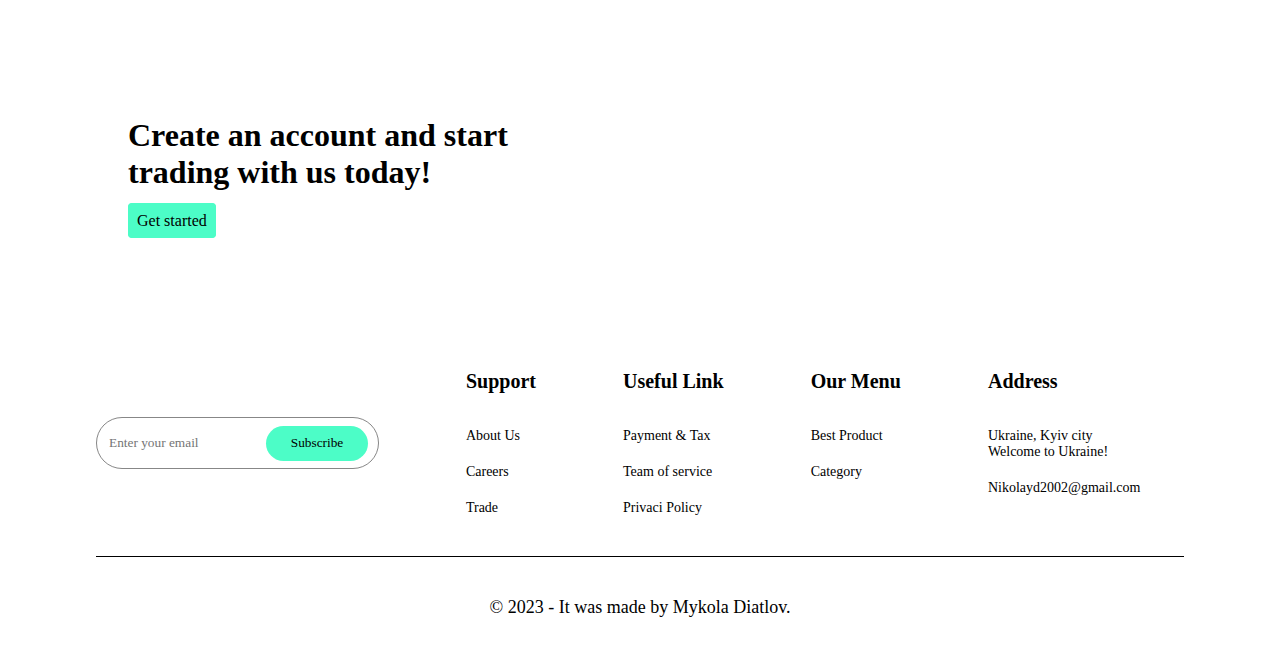
==== commit 1ac5c028: "Second commit" ====
--- a/index.html
+++ b/index.html
@@ -5,7 +5,7 @@
     <meta name="viewport"
           content="width=device-width, user-scalable=no, initial-scale=1.0, maximum-scale=1.0, minimum-scale=1.0">
     <meta http-equiv="X-UA-Compatible" content="ie=edge">
-    <title>Document</title>
+    <title>CriptoWebSite</title>
     <link rel="stylesheet" href="style.css">
 </head>
 <body>
@@ -18,22 +18,24 @@
         <ul class="text__header">
             <li class="text__li"><a href="#Products">Products</a></li>
             <li class="text__li"><a href="#Prices">Prices</a></li>
-            <li class="text__li"><a href="#Buy">Buy</a></li>
-            <li class="text__li"><a href="#Learn">Learn</a></li>
+            <li class="text__li"><a href="#About">About</a></li>
+            <li class="text__li"><a href="#Start">Start</a></li>
             <li class="text__li"><a href="#Help">Help</a></li>
         </ul>
     </nav>
 
     <div class="header__buttons">
-        <button class="header__btn">Log in</button>
-        <button class="header__btn2">Sing up</button>
+        <a class="header__btn" href="./login.html">Login in</a>
+        <a class="header__btn2" href="./login.html">Sing up</a>
+<!--        <button class="header__btn">Log in</button>-->
+<!--        <button class="header__btn2">Sing up</button>-->
     </div>
 </header>
 
 <main class="main">
     <div class="container">
         <div class="product__text">
-            <h1 class="product__h1" href="#Products">
+            <h1 class="product__h1">
                 Buy, sell and trade crypto today!
             </h1>
 
@@ -41,8 +43,11 @@
                 Trade with confidence and build your future with Australia’s fastest crypto exchange.
             </p>
             <div class="product__btns">
-                <button class="btn__start">Get started!</button>
+
+<!--                <button class="btn__start">Get started!</button>-->
                 <button class="btn__view">View exchange</button>
+                <a class="btn__start" href="https://github.com/NikolayLV">Get started!</a>
+
             </div>
         </div>
         <div class="product__img">
@@ -55,7 +60,7 @@
 
     <div class="prices">
         <div class="prices__title">
-            <p class="prices__p">
+            <p class="prices__p" id="Prices">
                 Most Popular
             </p>
         </div>
@@ -125,7 +130,7 @@
     </div>
 
 
-    <div class="whyWeAre">
+    <div class="whyWeAre" id="About">
         <h1 class="why__h1">Why BTC Markets?</h1>
         <div class="why__contant">
             <div class="why__card">
@@ -147,9 +152,9 @@
     </div>
 
 
-    <div class="trade__container">
+    <div class="trade__container" id="Products">
         <div class="trade__right">
-            <p class="trade__item">Trade</p>
+            <p class="trade__item" >Trade</p>
             <h1 class="trade__h1">Buy, sell and trade crypto with confidence</h1>
             <div class="trade__content">
                 <div class="trade__block">
@@ -246,7 +251,7 @@
     </div>
 
 
-    <div class="start">
+    <div class="start" id="Start">
         <h1 class="start__h1">Start trading in 3 easy steps</h1>
         <div class="start__contant">
             <div class="start__card">
@@ -266,7 +271,8 @@
             </div>
         </div>
         <div class="start_btn">
-            <button class="start__btn">Get started</button>
+<!--            <button class="start__btn">Get started</button>-->
+            <a class="start__btn" href="https://github.com/NikolayLV">Get started</a>
         </div>
     </div>
 
@@ -317,15 +323,51 @@
 <div class="last">
     <h1 class="tradeon__h1">Create an account and start <br>trading with us today!</h1>
 
-        <button class="last__btn">Get started</button>
+<!--        <button class="last__btn">Get started</button>-->
+    <a class="last__btn" href="https://github.com/NikolayLV">Get started</a>
 
 </div>
 
 
 </main>
 
-<footer class="footer">
-
+<footer class="footer" id="Help">
+    <div id="top-footer">
+        <div class="left-footer">
+            <div class="input">
+                <input type="email" placeholder="Enter your email">
+                <input type="submit" value="Subscribe" class="submitBtn">
+            </div>
+
+        </div>
+        <div class="right-footer">
+            <div class="block">
+                <h2>Support</h2>
+                <a href="#">About Us</a>
+                <a href="#">Careers</a>
+                <a href="#">Trade</a>
+            </div>
+            <div class="block">
+                <h2>Useful Link</h2>
+                <a href="#">Payment & Tax</a>
+                <a href="#">Team of service</a>
+                <a href="#">Privaci Policy</a>
+            </div>
+            <div class="block">
+                <h2>Our Menu</h2>
+                <a href="#">Best Product</a>
+                <a href="#">Category</a>
+            </div>
+            <div class="block">
+                <h2>Address</h2>
+                <span>Ukraine, Kyiv city<br/> Welcome to Ukraine!</span>
+                <span>Nikolayd2002@gmail.com</span>
+            </div>
+        </div>
+    </div>
+    <div id="bottom-footer">
+        <span>© 2023  - It was made by Mykola Diatlov.</span>
+    </div>
 </footer>
 <script src="script.js"></script>
 </body>
--- a/style.css
+++ b/style.css
@@ -1,6 +1,14 @@
 body {
     margin: 0;
     padding: 0;
+}
+
+a {
+    margin: 0;
+    padding: 0;
+    text-decoration: none;
+    text-decoration-color: none;
+    color: black;
 }
 
 
@@ -40,31 +48,32 @@
     width: 403px;
     margin: auto;
     padding: 19px;
+    justify-content: flex-end;
 }
 
 .header__btn {
     box-sizing: border-box;
 background-color: white;
-    position: absolute;
-    width: 71px;
-    height: 33px;
-    left: 1280px;
-    top: 32px;
-
+    padding: 5px;
     border: 1px solid black;
     border-radius: 4px;
+    text-align: center;
+    margin-right: 10px;
+    transition: 1s;
+}
+
+.header__btn:hover {
+    border: 2px solid #4CFDC7;
+    background: #1d3830;
+    transition: 1s;
+    color: white;
 }
 
 
 .header__btn2 {
     box-sizing: border-box;
-
-    position: absolute;
-    width: 79px;
-    height: 33px;
-    left: 1360px;
-    top: 32px;
-
+    padding: 5px;
+    text-align: center;
     background: #4CFDC7;
     border: 1px solid #4CFDC7;
     border-radius: 4px;
@@ -126,32 +135,35 @@
 
 .btn__start {
     box-sizing: border-box;
-
-    position: absolute;
     width: 156px;
-    height: 38px;
-    margin-left: 15%;
-
-
-
+    height: 40px;
+    margin-left: 5%;
     background: #4CFDC7;
     border: 1px solid #4CFDC7;
     border-radius: 4px;
+    padding: 8px;
+    text-align: center;
+    transition: 1s;
+}
+
+.btn__start:hover {
+    border: 2px solid #4CFDC7;
+    background: #1d3830;
+    transition: 1s;
+    color: white;
 }
 
 .btn__view {
     box-sizing: border-box;
     background: white;
-
-    position: absolute;
     width: 187px;
     height: 38px;
-
     border: 1px solid #18181B;
     border-radius: 4px;
 }
 
 .product__btns {
+    display: flex;
     margin-left: 15%;
 }
 
@@ -510,8 +522,6 @@
 .vip__mainimg {
     width: 1082px;
     height: 472px;;
-
-    background: url(.png);
     border-radius: 0px;
     display: block;
     margin: auto;
@@ -583,6 +593,17 @@
     background: #4CFDC7;
     border: 1px solid #4CFDC7;
     border-radius: 6px;
+    padding: 7px;
+    text-align: center;
+    transition: 1s;
+}
+
+.start__btn:hover {
+    border: 2px solid #4CFDC7;
+    background: #1d3830;
+    transition: 1s;
+    color: white;
+    transition: 1s;
 }
 
 
@@ -704,14 +725,120 @@
 
 .last__btn {
     box-sizing: border-box;
-    width: 159px;
-    height: 38px;
-    border-radius: 4px;
+    width: 156px;
+    height: 40px;
     background: #4CFDC7;
     border: 1px solid #4CFDC7;
-    border-radius: 6px;
-    margin-top: 50px;
-}
-
-
-
+    border-radius: 4px;
+    padding: 8px;
+    text-align: center;
+    transition: 1s;
+}
+
+
+
+.last__btn:hover {
+    border: 2px solid #4CFDC7;
+    background: #1d3830;
+    transition: 1s;
+    color: white;
+}
+
+
+footer{
+    margin-top: 140px;
+}
+footer #top-footer{
+    display: flex;
+    width: 85%;
+    margin: auto;
+    border-bottom: 1px solid black;
+    padding: 0 0 40px 0;
+}
+footer #top-footer .left-footer{
+    width: 30%;
+    display: flex;
+    align-items: center;
+}
+footer #top-footer .left-footer .input{
+    display: flex;
+    align-items: center;
+    border: 1px solid #878787;
+    border-radius: 30px;
+    height: 50px;
+    padding: 0 10px 0 10px;
+    width: 80%;
+}
+footer #top-footer .left-footer .input input{
+    border: 0;
+    width: 78%;
+    outline: 0;
+    font-family: WorkSans-Regular;
+}
+footer #top-footer .left-footer .input .submitBtn{
+    border: 0;
+    background-color: #4CFDC7;;
+    border-radius: 20px;
+    height: 35px;
+    width: 50%;
+    color: black;
+    font-family: WorkSans-Regular;
+}
+footer #top-footer .right-footer{
+    display: flex;
+    width: 70%;
+    justify-content: space-around;
+}
+footer #top-footer .right-footer .block{
+    display: flex;
+    flex-direction: column;
+    align-items: start;
+}
+footer #top-footer .right-footer .block h2{
+    font-family: WorkSans-Bold;
+    font-size: 20px;
+    margin: 0 0 15px 0;
+}
+footer #top-footer .right-footer .block a{
+    text-decoration: none;
+    font-family: WorkSans-Medium;
+    color: black;
+    margin-top: 20px;
+    font-size: 14px;
+}
+footer #top-footer .right-footer .block span{
+    font-family: WorkSans-Medium;
+    color: black;
+    margin-top: 20px;
+    font-size: 14px;
+}
+footer #bottom-footer{
+    margin-top: 40px;
+    text-align: center;
+    font-size: 18px;
+    font-family: WorkSans-Regular;
+    padding: 0 0 30px 0;
+
+}
+@media (max-width: 1440px){
+    header .crice{
+        top: 650px;
+    }
+    header .title div img{
+        width: 15%;
+        margin-top: 5px;
+    }
+}
+@media (max-width: 1000px){
+    header .crice{
+        display: none;
+        background-color: #828282;
+    }
+    header .title div img{
+        width: 17%;
+        margin-top: 5px;
+    }
+    .icons{
+        width: 90%;
+    }
+}